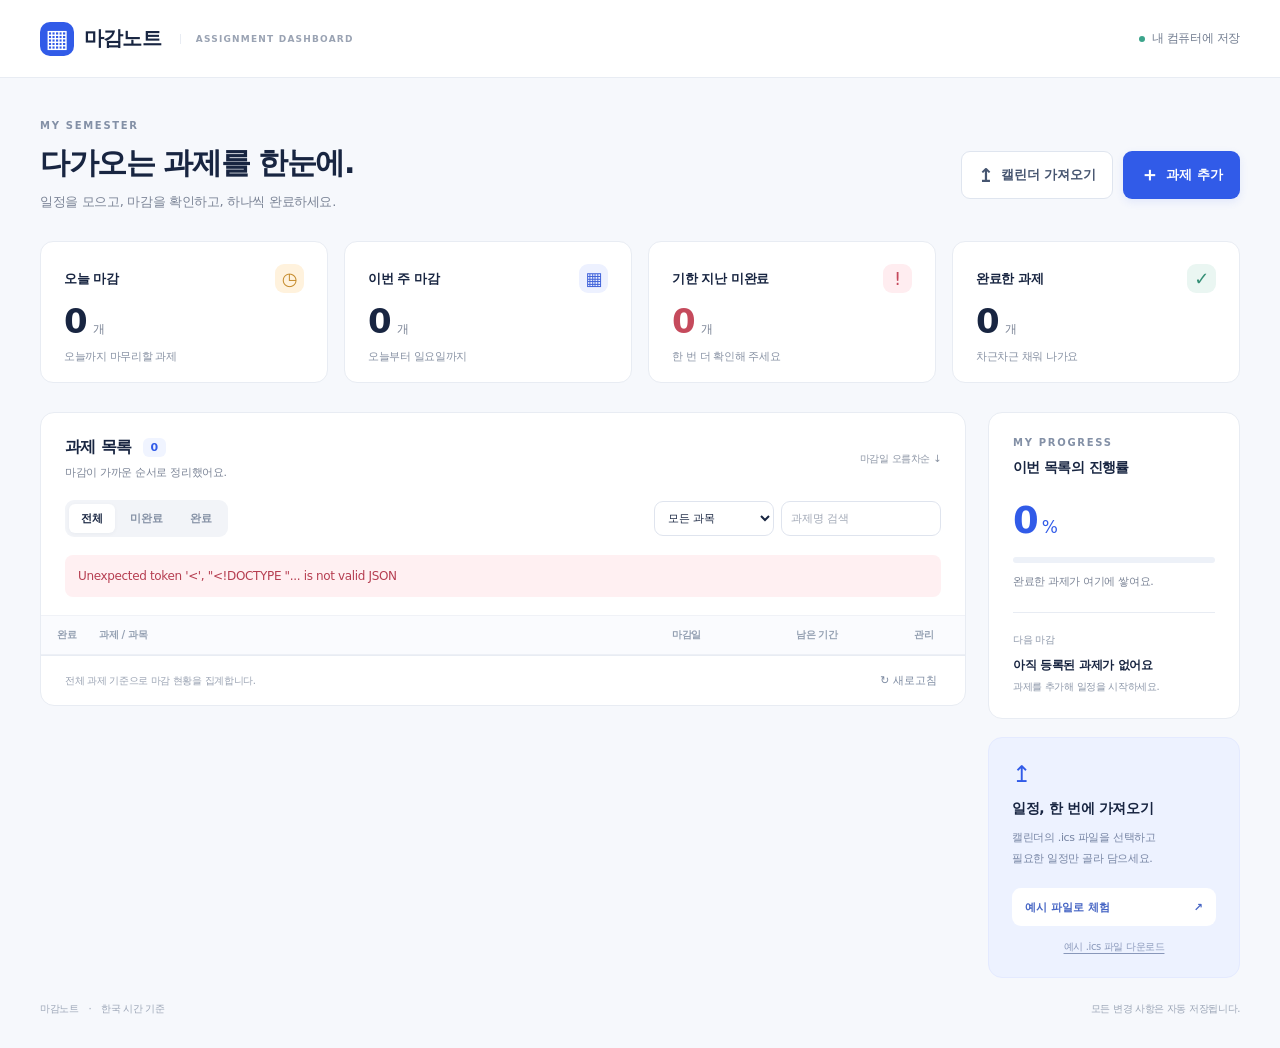
==== static/index.html @ 28279d65 "Add assignment dashboard application" ====
<!doctype html>
<html lang="ko">
<head>
  <meta charset="utf-8"><meta name="viewport" content="width=device-width, initial-scale=1">
  <title>마감노트 · 과제 마감 대시보드</title>
  <link rel="icon" href="/static/favicon.svg" type="image/svg+xml">
  <link rel="stylesheet" href="/static/style.css"><script src="/static/app.js" defer></script>
</head>
<body>
  <header class="topbar"><div class="topbar-inner">
    <a class="brand" href="/" aria-label="마감노트 홈"><span class="brand-icon">▦</span>마감노트<span class="brand-caption">ASSIGNMENT DASHBOARD</span></a>
    <span class="local-indicator"><span></span> 내 컴퓨터에 저장</span>
  </div></header>
  <main>
    <section class="hero">
      <div><p class="eyebrow" id="today-label">MY SEMESTER</p><h1>다가오는 과제를 한눈에.</h1><p class="hero-description">일정을 모으고, 마감을 확인하고, 하나씩 완료하세요.</p></div>
      <div class="hero-actions"><button id="open-import" class="button secondary"><span aria-hidden="true">↥</span> 캘린더 가져오기</button><button id="open-create" class="button primary"><span aria-hidden="true">＋</span> 과제 추가</button></div>
    </section>
    <section class="stats" aria-label="전체 과제 현황">
      <article class="stat today"><div class="stat-label">오늘 마감 <span aria-hidden="true">◷</span></div><div><strong id="stat-today">0</strong><span class="unit">개</span></div><p>오늘까지 마무리할 과제</p></article>
      <article class="stat week"><div class="stat-label">이번 주 마감 <span aria-hidden="true">▦</span></div><div><strong id="stat-week">0</strong><span class="unit">개</span></div><p id="week-range">오늘부터 일요일까지</p></article>
      <article class="stat overdue"><div class="stat-label">기한 지난 미완료 <span aria-hidden="true">!</span></div><div><strong id="stat-overdue">0</strong><span class="unit">개</span></div><p>한 번 더 확인해 주세요</p></article>
      <article class="stat completed"><div class="stat-label">완료한 과제 <span aria-hidden="true">✓</span></div><div><strong id="stat-completed">0</strong><span class="unit">개</span></div><p id="completion-summary">차근차근 채워 나가요</p></article>
    </section>
    <div class="dashboard-grid">
      <section class="panel task-panel">
        <div class="panel-heading"><div><h2>과제 목록 <span id="visible-count" class="count">0</span></h2><p>마감이 가까운 순서로 정리했어요.</p></div><span class="sort-label">마감일 오름차순 ↓</span></div>
        <div class="toolbar">
          <div class="tabs" role="group" aria-label="완료 상태 필터"><button data-status="all" aria-pressed="true" class="active">전체</button><button data-status="pending" aria-pressed="false">미완료</button><button data-status="completed" aria-pressed="false">완료</button></div>
          <div class="filter-controls"><select id="subject-filter" aria-label="과목별 필터"><option value="">모든 과목</option></select><input id="search" type="search" placeholder="과제명 검색" aria-label="과제명 검색" maxlength="160"></div>
        </div>
        <div id="load-error" class="inline-error" role="alert" hidden></div>
        <div class="table-scroll" id="table-container"><table class="task-table"><thead><tr><th class="check-column">완료</th><th>과제 / 과목</th><th>마감일</th><th>남은 기간</th><th class="action-column">관리</th></tr></thead><tbody id="task-body"></tbody></table></div>
        <div class="empty-state" id="empty-state" hidden><div class="empty-icon" aria-hidden="true">▤</div><h3 id="empty-title">첫 과제를 등록해 보세요</h3><p id="empty-description">직접 추가하거나 캘린더 파일에서 한 번에 가져올 수 있어요.</p><button id="empty-create" class="button secondary">과제 추가하기</button></div>
        <div class="list-footer"><span id="list-caption">전체 과제 기준으로 마감 현황을 집계합니다.</span><button id="refresh" class="text-button">↻ 새로고침</button></div>
      </section>
      <aside class="sidebar">
        <section class="panel progress-panel"><p class="eyebrow">MY PROGRESS</p><h2>이번 목록의 진행률</h2><div class="progress-number"><strong id="progress-percent">0</strong><span>%</span></div><div class="progress-track" role="progressbar" aria-label="전체 과제 완료율" aria-valuemin="0" aria-valuemax="100" aria-valuenow="0"><div id="progress-bar"></div></div><p id="progress-copy">완료한 과제가 여기에 쌓여요.</p><div class="next-task"><span>다음 마감</span><strong id="next-title">아직 등록된 과제가 없어요</strong><small id="next-date">과제를 추가해 일정을 시작하세요.</small></div></section>
        <section class="import-card"><div class="mini-icon" aria-hidden="true">↥</div><h2>일정, 한 번에 가져오기</h2><p>캘린더의 .ics 파일을 선택하고<br>필요한 일정만 골라 담으세요.</p><button id="try-sample" class="button sample-button">예시 파일로 체험 <span aria-hidden="true">↗</span></button><a href="/sample_assignments.ics" download>예시 .ics 파일 다운로드</a></section>
      </aside>
    </div>
    <footer class="page-footer"><span>마감노트 <span class="footer-dot">·</span> 한국 시간 기준</span><span id="save-status">모든 변경 사항은 자동 저장됩니다.</span></footer>
  </main>

  <dialog id="assignment-dialog" aria-labelledby="assignment-dialog-title">
    <form id="assignment-form">
      <div class="dialog-header"><div><p class="eyebrow">ASSIGNMENT</p><h2 id="assignment-dialog-title">새 과제 추가</h2></div><button type="button" data-close="assignment-dialog" class="close-button" aria-label="과제 창 닫기">×</button></div>
      <div class="form-fields">
        <label>과목명 <input id="field-subject" name="subject" maxlength="80" placeholder="예: 오픈소스SW" required></label>
        <label>과제명 <input id="field-title" name="title" maxlength="160" placeholder="예: 웹앱 개발 보고서" required></label>
        <div class="form-row"><label>마감일 <input id="field-date" name="date" type="date" required></label><label>마감 시각 <span class="optional">선택</span><input id="field-time" name="time" type="time"></label></div>
        <label>과제 링크 <span class="optional">선택</span><input id="field-url" name="url" type="url" maxlength="2000" placeholder="https://..."></label>
        <label>메모 <span class="optional">선택</span><textarea id="field-note" name="note" maxlength="2000" rows="3" placeholder="제출 방법이나 기억할 내용을 적어 두세요."></textarea></label>
        <p id="form-error" class="inline-error" role="alert" hidden></p>
      </div>
      <div class="dialog-footer"><button type="button" class="button secondary" data-close="assignment-dialog">취소</button><button type="submit" id="save-assignment" class="button primary">과제 추가</button></div>
    </form>
  </dialog>

  <dialog id="import-dialog" class="wide-dialog" aria-labelledby="import-dialog-title">
    <div class="dialog-header"><div><p class="eyebrow">IMPORT CALENDAR</p><h2 id="import-dialog-title">캘린더 가져오기</h2></div><button data-close="import-dialog" class="close-button" aria-label="가져오기 창 닫기">×</button></div>
    <div class="import-body"><p class="dialog-description">가져올 일정을 선택하고 과목명을 확인해 주세요.</p><label class="file-zone">캘린더 파일 선택 <span>.ics · 최대 2MB</span><input id="ics-file" type="file" accept=".ics,text/calendar"></label>
      <p id="import-filename" class="muted"></p><div id="import-error" class="inline-error" role="alert" hidden></div><details id="import-warnings" hidden><summary>가져오기 안내</summary><ul></ul></details>
      <div id="preview-container" hidden><div class="preview-top"><label><input id="select-all" type="checkbox" checked> 가져올 수 있는 일정 전체 선택</label><span id="selection-count"></span></div><div id="preview-list"></div></div>
      <p id="import-hint" class="import-hint">파일을 선택하면 제목과 날짜가 여기에 표시됩니다.</p>
    </div><div class="dialog-footer"><button data-close="import-dialog" class="button secondary">취소</button><button id="confirm-import" class="button primary" disabled>선택한 일정 가져오기</button></div>
  </dialog>

  <dialog id="delete-dialog" class="small-dialog" aria-labelledby="delete-title"><div class="dialog-header"><h2 id="delete-title">과제를 삭제할까요?</h2></div><p id="delete-name"></p><div class="dialog-footer"><button data-close="delete-dialog" class="button secondary">취소</button><button id="confirm-delete" class="button danger">삭제</button></div></dialog>
  <div id="toast" class="toast" role="status" aria-live="polite" hidden></div>
</body>
</html>
---- static/style.css ----
:root{--ink:#182541;--muted:#7b8496;--blue:#315be8;--line:#e8ecf3;--bg:#f6f8fc;--red:#c54a5c;--font:"맑은 고딕","Malgun Gothic",system-ui,sans-serif}
*{box-sizing:border-box}body{margin:0;background:var(--bg);color:var(--ink);font-family:var(--font);font-size:14px;letter-spacing:-.35px}button,input,select,textarea{font:inherit}button,a,input,select,textarea{-webkit-tap-highlight-color:transparent}button,a{touch-action:manipulation}button{cursor:pointer}a{color:var(--blue);text-decoration:none}button:disabled{opacity:.5;cursor:not-allowed}button:focus-visible,a:focus-visible{outline:3px solid #adc2ff;outline-offset:3px}input,textarea,select{border:1px solid #dfe4ee;border-radius:9px;background:#fff;color:var(--ink);padding:11px 12px;outline:none}input:focus,textarea:focus,select:focus{border-color:var(--blue);box-shadow:0 0 0 3px #315be810}input::placeholder,textarea::placeholder{color:#a1a8b6}input[type=checkbox]{accent-color:var(--blue);width:17px;height:17px;cursor:pointer;flex-shrink:0}input[type=checkbox]:disabled{cursor:default}h1,h2,h3,p{margin:0}[hidden]{display:none!important}
.topbar{height:78px;background:#fff;border-bottom:1px solid var(--line)}.topbar-inner{max-width:1320px;margin:auto;padding:0 40px;display:flex;align-items:center;justify-content:space-between;height:100%}.brand{display:flex;align-items:center;gap:10px;font-size:20px;font-weight:800;color:var(--ink);letter-spacing:-.8px}.brand-icon{width:34px;height:34px;display:grid;place-items:center;background:var(--blue);color:white;border-radius:10px;font-size:25px;font-weight:500}.brand-caption{font-size:9px;letter-spacing:1.2px;color:#9aa3b3;border-left:1px solid var(--line);padding-left:15px;margin-left:9px;font-weight:600}.local-indicator{display:flex;align-items:center;gap:7px;color:#737e91;font-size:12px}.local-indicator>span{width:6px;height:6px;border-radius:50%;background:#3ba48b}
main{max-width:1320px;margin:auto;padding:42px 40px 24px}.hero{display:flex;align-items:center;justify-content:space-between;gap:20px;margin-bottom:30px}.eyebrow{font-size:10px;font-weight:800;letter-spacing:1.7px;color:#8390a6;margin-bottom:11px}.hero h1{font-size:30px;letter-spacing:-1.4px;font-weight:800;line-height:1.4}.hero-description{color:var(--muted);margin-top:9px;font-size:13px}.hero-actions{display:flex;gap:10px;margin-top:18px}.button{border:1px solid transparent;border-radius:9px;min-height:43px;padding:10px 16px;display:inline-flex;align-items:center;justify-content:center;gap:7px;font-weight:700;font-size:13px;white-space:nowrap;transition:background .15s,transform .15s}.button:hover{transform:translateY(-1px)}.primary{background:var(--blue);color:white;box-shadow:0 3px 8px #315be81a}.primary:hover{background:#264ed2}.secondary{background:#fff;border-color:#dfe5ef;color:#465570}.secondary:hover{background:#f4f7fc}.danger{background:#c6475a;color:white}.hero-actions .button>span{font-size:19px}
.stats{display:grid;grid-template-columns:repeat(4,1fr);gap:16px;margin-bottom:29px}.stat{padding:22px 23px 18px;background:white;border:1px solid var(--line);border-radius:13px}.stat-label{font-size:13px;font-weight:700;display:flex;align-items:center;justify-content:space-between;margin-bottom:8px}.stat-label>span{display:grid;place-items:center;width:29px;height:29px;border-radius:9px;font-size:18px;font-weight:400}.stat strong{font-size:34px;font-weight:800;letter-spacing:-1px}.stat .unit{font-size:12px;color:var(--muted);margin-left:6px}.stat p{font-size:11px;color:#8791a3;margin-top:8px}.stat.today .stat-label>span{background:#fff2dd;color:#c58b2c}.stat.week .stat-label>span{background:#edf1ff;color:#4264da}.stat.overdue .stat-label>span{background:#ffedf0;color:var(--red)}.stat.completed .stat-label>span{background:#eaf6f2;color:#348e75}.stat.overdue strong{color:var(--red)}
.dashboard-grid{display:grid;grid-template-columns:minmax(0,1fr) 252px;gap:22px;align-items:start}.panel{background:#fff;border:1px solid var(--line);border-radius:14px;overflow:hidden}.panel-heading{padding:24px 24px 20px;display:flex;align-items:center;justify-content:space-between;gap:12px}.panel h2{font-size:16px;font-weight:800;letter-spacing:-.6px}.panel-heading p{font-size:11px;color:var(--muted);margin-top:7px}.count{display:inline-flex;align-items:center;justify-content:center;min-width:23px;border-radius:6px;padding:3px 6px;margin-left:6px;background:#f0f4ff;color:var(--blue);font-size:11px;vertical-align:middle}.sort-label{font-size:10px;color:#8b94a4;white-space:nowrap}.toolbar{margin:0 24px 18px;display:flex;justify-content:space-between;gap:12px;align-items:center;flex-wrap:wrap}.tabs{display:flex;gap:3px;padding:4px;border-radius:9px;background:#f2f4f8}.tabs button{border:none;color:#8490a4;background:transparent;padding:7px 12px;border-radius:6px;font-size:11px;font-weight:700}.tabs button.active{background:#fff;box-shadow:0 1px 4px #1726420b;color:var(--ink)}.filter-controls{display:flex;gap:7px;min-width:0}.filter-controls select{width:120px;font-size:11px;padding:9px}.filter-controls input{width:160px;font-size:11px;padding:9px}.table-scroll{overflow-x:auto}.task-table{width:100%;border-collapse:collapse;text-align:left;table-layout:fixed}.task-table th{padding:12px 10px;font-size:10px;font-weight:600;color:#94a0b2;background:#fafbfe;border-top:1px solid #f0f2f7;border-bottom:1px solid #edf0f6}.task-table th:nth-child(2){width:auto}.task-table th:nth-child(3){width:124px}.task-table th:nth-child(4){width:97px}.task-table .check-column{width:48px;text-align:center;padding-left:14px}.task-table .action-column{width:82px;text-align:center}.task-table td{padding:17px 10px;border-bottom:1px solid #f0f2f7;vertical-align:middle}.task-table td:first-child{padding-left:15px;text-align:center}.task-table tbody tr:last-child td{border-bottom:0}.task-table tbody tr:hover{background:#fafbff}.task-title{display:block;font-size:13px;font-weight:700;line-height:1.6;overflow-wrap:anywhere}.task-subject{font-size:10px;color:#758198;margin-bottom:3px;display:inline-block}.task-note{font-size:10px;color:#8d96a8;white-space:nowrap;overflow:hidden;text-overflow:ellipsis;max-width:100%;display:block;margin-top:3px}.row-completed .task-title{color:#919aab;text-decoration:line-through}.task-date{font-size:11px;white-space:nowrap;font-weight:600;color:#566279}.task-time{display:block;font-size:10px;color:#99a2b2;margin-top:4px}.badge{display:inline-block;white-space:nowrap;font-size:10px;font-weight:700;padding:5px 8px;border-radius:6px}.badge.upcoming{background:#edf2ff;color:#4564c6}.badge.today{background:#fff2dd;color:#b98024}.badge.overdue{background:#fff0f2;color:#c25c69}.badge.completed{background:#edf6f2;color:#448d74}.row-actions{display:flex;justify-content:center;gap:6px}.icon-button{width:25px;height:28px;border:0;background:transparent;border-radius:6px;color:#8490a5;padding:5px}.icon-button:hover{background:#eaf0ff;color:var(--blue)}.icon-button.delete:hover{background:#ffedf1;color:var(--red)}.icon-button svg{width:15px;height:15px;fill:none;stroke:currentColor;stroke-width:1.7}.list-footer{border-top:1px solid var(--line);padding:13px 24px;display:flex;justify-content:space-between;align-items:center;gap:10px;font-size:10px;color:#99a2b2}.text-button{border:0;background:none;color:#7b89a0;font-size:11px;padding:4px}.empty-state{text-align:center;padding:42px 15px 46px}.empty-icon{width:52px;height:52px;display:grid;place-items:center;background:#f1f5ff;color:#8c9ed8;border-radius:16px;margin:0 auto 16px;font-size:28px}.empty-state h3{font-size:15px}.empty-state p{font-size:12px;color:var(--muted);margin:9px 0 19px;line-height:1.8}
.sidebar{display:flex;flex-direction:column;gap:18px}.progress-panel{padding:24px}.progress-panel h2{font-size:14px}.progress-number{margin:22px 0 15px;color:var(--blue)}.progress-number strong{font-size:37px;letter-spacing:-1px}.progress-number>span{font-size:17px;margin-left:4px}.progress-track{height:6px;border-radius:10px;background:#edf1f8;overflow:hidden}.progress-track>div{height:100%;width:0;background:var(--blue);border-radius:10px;transition:width .3s}.progress-panel>p:not(.eyebrow){font-size:11px;color:var(--muted);margin-top:11px}.next-task{margin-top:23px;padding-top:20px;border-top:1px solid var(--line)}.next-task>span{display:block;font-size:10px;color:#8b96a8;margin-bottom:8px}.next-task strong{display:block;font-size:12px;line-height:1.7;overflow-wrap:anywhere}.next-task small{display:block;font-size:10px;color:#8b96a8;margin-top:5px}.import-card{background:#edf2ff;border:1px solid #e4eaff;border-radius:14px;padding:23px}.mini-icon{font-size:23px;color:var(--blue);margin-bottom:13px}.import-card h2{font-size:14px;font-weight:800}.import-card p{font-size:11px;color:#7785a4;line-height:1.9;margin:10px 0 18px}.sample-button{width:100%;background:white;color:#4665c4;font-size:11px;min-height:38px;justify-content:space-between;padding:10px 12px}.import-card a{display:block;text-align:center;font-size:10px;color:#8998ba;margin-top:14px;text-decoration:underline;text-underline-offset:3px}.page-footer{display:flex;justify-content:space-between;padding:24px 0 8px;font-size:10px;color:#9ba5b6;gap:15px}.footer-dot{margin:0 7px}
dialog{padding:0;border:1px solid #e3e8f1;border-radius:17px;box-shadow:0 22px 90px #1123442b;color:var(--ink);width:min(480px,calc(100vw - 28px));max-height:90vh;overflow:auto;background:white}dialog::backdrop{background:#14264360;backdrop-filter:blur(3px)}.dialog-header{padding:25px 26px 16px;display:flex;justify-content:space-between;align-items:flex-start;gap:16px}.dialog-header h2{font-size:20px;letter-spacing:-.8px}.dialog-header .eyebrow{margin-bottom:8px;font-size:9px}.close-button{background:#f4f6fa;border:0;color:#7e89a0;border-radius:50%;width:30px;height:30px;font-size:23px;line-height:1}.form-fields{padding:4px 26px 8px;display:grid;gap:16px}.form-fields label{display:block;font-size:12px;font-weight:700}.form-fields input,.form-fields textarea{width:100%;display:block;margin-top:7px;font-weight:400;font-size:13px}.optional{font-weight:400;color:#9aa4b6;font-size:10px;margin-left:4px}.form-row{display:grid;grid-template-columns:1.1fr 1fr;gap:14px}.dialog-footer{padding:19px 26px 23px;display:flex;justify-content:flex-end;gap:8px}.inline-error{color:#b63e51;background:#fff0f2;padding:11px 13px;border-radius:8px;font-size:12px;line-height:1.7}.task-panel>.inline-error{margin:0 24px 18px}.wide-dialog{width:min(760px,calc(100vw - 28px))}.import-body{padding:0 26px}.dialog-description{color:var(--muted);font-size:12px;margin-bottom:17px}.file-zone{display:block;padding:19px;background:#f7f9ff;border:1px dashed #c7d4ed;border-radius:10px;font-size:12px;font-weight:700}.file-zone>span{font-size:10px;font-weight:400;color:var(--muted);margin-left:8px}.file-zone input{display:block;margin-top:13px;padding:8px;width:100%;font-size:12px}.muted{color:var(--muted);font-size:11px;margin:12px 0}.preview-top{display:flex;align-items:center;justify-content:space-between;gap:8px;margin:20px 0 10px;font-size:11px}.preview-top label{display:flex;align-items:center;gap:5px}.preview-top>span{color:var(--blue);font-weight:700}.preview-row{display:grid;grid-template-columns:22px minmax(0,1fr) 130px;gap:12px;align-items:center;border-top:1px solid var(--line);padding:14px 0}.preview-title{font-size:12px;font-weight:700;overflow-wrap:anywhere}.preview-date{font-size:11px;color:var(--muted);margin-top:5px}.preview-row input[type=text]{width:100%;font-size:12px;padding:9px}.preview-row.is-existing{opacity:.5}.preview-row .badge{margin-left:8px}.import-hint{text-align:center;color:#99a3b4;padding:25px 0;font-size:12px}#import-warnings{margin-top:13px;color:#916c2b;font-size:11px;line-height:1.7}#import-warnings summary{cursor:pointer}#import-warnings ul{padding-left:20px;max-height:100px;overflow:auto}.small-dialog{max-width:400px}.small-dialog>p{padding:0 26px;font-size:13px;line-height:1.8;overflow-wrap:anywhere}.toast{position:fixed;bottom:30px;left:50%;transform:translateX(-50%);z-index:100;background:#21344f;color:#fff;padding:13px 22px;border-radius:10px;box-shadow:0 8px 35px #14264330;font-size:13px;max-width:90vw;text-align:center}
@media(min-width:1500px){main{padding-top:50px}.hero{margin-bottom:36px}.stats{margin-bottom:32px}.stat{padding-top:24px;padding-bottom:22px}.task-table td{padding-top:20px;padding-bottom:20px}}
@media(max-width:1100px){.dashboard-grid{grid-template-columns:minmax(0,1fr) 220px;gap:16px}.progress-panel,.import-card{padding:20px}.toolbar{align-items:stretch;gap:12px}.filter-controls{flex:1}.filter-controls input{flex:1;min-width:0}.task-table th:nth-child(3){width:102px}.task-table th:nth-child(4){width:84px}.task-table .action-column{width:68px}.panel-heading,.toolbar{margin-left:0;margin-right:0}.toolbar{padding:0 18px}.panel-heading{padding:20px 18px}.task-table td,.task-table th{padding-left:7px;padding-right:7px}.stat{padding:18px}.hero h1{font-size:27px}.hero-actions{flex-direction:column;margin-top:0}.hero-actions .button{min-height:38px}}
@media(max-width:850px){main{padding:28px 22px}.topbar-inner{padding:0 22px}.dashboard-grid{grid-template-columns:1fr}.sidebar{display:grid;grid-template-columns:1fr 1fr}.progress-number{margin:12px 0}.next-task{margin-top:15px;padding-top:14px}.stats{gap:10px}.stat{padding:15px}.stat-label{font-size:11px}.stat p{font-size:10px}.stat strong{font-size:28px}.brand-caption{display:none}.table-scroll{min-height:0}}
@media(max-width:540px){.topbar{height:64px}.local-indicator{font-size:10px}.brand{font-size:18px}.brand-icon{width:30px;height:30px}.hero{display:block;margin-bottom:22px}.hero h1{font-size:25px}.hero-description{font-size:11px}.hero-actions{flex-direction:row;margin-top:20px}.hero-actions .button{flex:1;font-size:11px;padding:10px}.stats{grid-template-columns:1fr 1fr;margin-bottom:20px}.stat{padding:16px}.stat-label{font-size:12px}.stat strong{font-size:30px}.sidebar{grid-template-columns:1fr}.import-card p br{display:none}.filter-controls{width:100%;flex-basis:100%}.sort-label{display:none}.task-table{min-width:550px}.list-footer{padding:12px 16px}.list-footer>span{max-width:75%;line-height:1.7}.page-footer{display:block;line-height:2}.page-footer>span{display:block}.dialog-header,.dialog-footer{padding-left:20px;padding-right:20px}.form-fields,.import-body{padding-left:20px;padding-right:20px}.preview-row{grid-template-columns:20px minmax(0,1fr);gap:8px}.preview-row input[type=text]{grid-column:2}.preview-top{font-size:10px}}
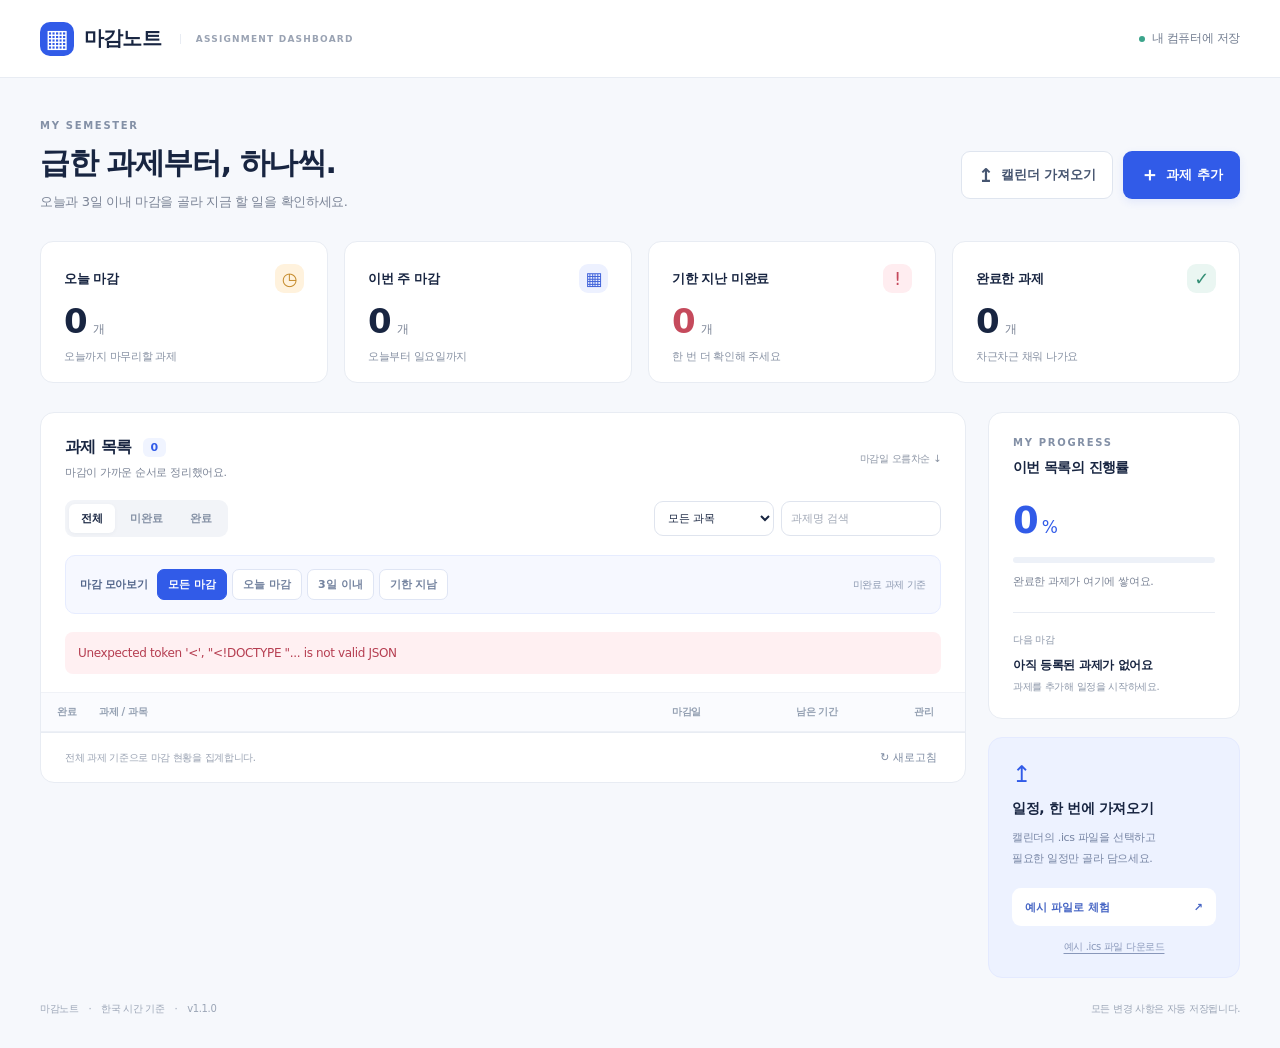
==== commit bbaab510: "Add deadline filters for today and the next three days" ====
--- a/static/index.html
+++ b/static/index.html
@@ -13,7 +13,7 @@
   </div></header>
   <main>
     <section class="hero">
-      <div><p class="eyebrow" id="today-label">MY SEMESTER</p><h1>다가오는 과제를 한눈에.</h1><p class="hero-description">일정을 모으고, 마감을 확인하고, 하나씩 완료하세요.</p></div>
+      <div><p class="eyebrow" id="today-label">MY SEMESTER</p><h1>급한 과제부터, 하나씩.</h1><p class="hero-description">오늘과 3일 이내 마감을 골라 지금 할 일을 확인하세요.</p></div>
       <div class="hero-actions"><button id="open-import" class="button secondary"><span aria-hidden="true">↥</span> 캘린더 가져오기</button><button id="open-create" class="button primary"><span aria-hidden="true">＋</span> 과제 추가</button></div>
     </section>
     <section class="stats" aria-label="전체 과제 현황">
@@ -29,6 +29,7 @@
           <div class="tabs" role="group" aria-label="완료 상태 필터"><button data-status="all" aria-pressed="true" class="active">전체</button><button data-status="pending" aria-pressed="false">미완료</button><button data-status="completed" aria-pressed="false">완료</button></div>
           <div class="filter-controls"><select id="subject-filter" aria-label="과목별 필터"><option value="">모든 과목</option></select><input id="search" type="search" placeholder="과제명 검색" aria-label="과제명 검색" maxlength="160"></div>
         </div>
+        <div class="deadline-toolbar"><span class="deadline-label">마감 모아보기</span><div class="deadline-filters" role="group" aria-label="마감 기간 필터"><button data-deadline="all" aria-pressed="true" class="active">모든 마감</button><button data-deadline="today" aria-pressed="false">오늘 마감</button><button data-deadline="next3" aria-pressed="false">3일 이내</button><button data-deadline="overdue" aria-pressed="false">기한 지남</button></div><small>미완료 과제 기준</small></div>
         <div id="load-error" class="inline-error" role="alert" hidden></div>
         <div class="table-scroll" id="table-container"><table class="task-table"><thead><tr><th class="check-column">완료</th><th>과제 / 과목</th><th>마감일</th><th>남은 기간</th><th class="action-column">관리</th></tr></thead><tbody id="task-body"></tbody></table></div>
         <div class="empty-state" id="empty-state" hidden><div class="empty-icon" aria-hidden="true">▤</div><h3 id="empty-title">첫 과제를 등록해 보세요</h3><p id="empty-description">직접 추가하거나 캘린더 파일에서 한 번에 가져올 수 있어요.</p><button id="empty-create" class="button secondary">과제 추가하기</button></div>
@@ -39,7 +40,7 @@
         <section class="import-card"><div class="mini-icon" aria-hidden="true">↥</div><h2>일정, 한 번에 가져오기</h2><p>캘린더의 .ics 파일을 선택하고<br>필요한 일정만 골라 담으세요.</p><button id="try-sample" class="button sample-button">예시 파일로 체험 <span aria-hidden="true">↗</span></button><a href="/sample_assignments.ics" download>예시 .ics 파일 다운로드</a></section>
       </aside>
     </div>
-    <footer class="page-footer"><span>마감노트 <span class="footer-dot">·</span> 한국 시간 기준</span><span id="save-status">모든 변경 사항은 자동 저장됩니다.</span></footer>
+    <footer class="page-footer"><span>마감노트 <span class="footer-dot">·</span> 한국 시간 기준 <span class="footer-dot">·</span> v1.1.0</span><span id="save-status">모든 변경 사항은 자동 저장됩니다.</span></footer>
   </main>
 
   <dialog id="assignment-dialog" aria-labelledby="assignment-dialog-title">
--- a/static/style.css
+++ b/static/style.css
@@ -1,4 +1,5 @@
 :root{--ink:#182541;--muted:#7b8496;--blue:#315be8;--line:#e8ecf3;--bg:#f6f8fc;--red:#c54a5c;--font:"맑은 고딕","Malgun Gothic",system-ui,sans-serif}
+.deadline-toolbar{display:flex;gap:10px;align-items:center;flex-wrap:wrap;margin:0 24px 18px;padding:13px 14px;background:#f6f8ff;border:1px solid #e6ecff;border-radius:10px}.deadline-label{font-size:11px;font-weight:700;color:#53668b}.deadline-filters{display:flex;gap:5px;flex-wrap:wrap}.deadline-filters button{border:1px solid #dfe5f4;background:#fff;color:#74839f;border-radius:7px;padding:7px 10px;font-size:11px;font-weight:700}.deadline-filters button.active{background:#315be8;color:#fff;border-color:#315be8}.deadline-toolbar small{color:#8a97af;font-size:10px;margin-left:auto}
 *{box-sizing:border-box}body{margin:0;background:var(--bg);color:var(--ink);font-family:var(--font);font-size:14px;letter-spacing:-.35px}button,input,select,textarea{font:inherit}button,a,input,select,textarea{-webkit-tap-highlight-color:transparent}button,a{touch-action:manipulation}button{cursor:pointer}a{color:var(--blue);text-decoration:none}button:disabled{opacity:.5;cursor:not-allowed}button:focus-visible,a:focus-visible{outline:3px solid #adc2ff;outline-offset:3px}input,textarea,select{border:1px solid #dfe4ee;border-radius:9px;background:#fff;color:var(--ink);padding:11px 12px;outline:none}input:focus,textarea:focus,select:focus{border-color:var(--blue);box-shadow:0 0 0 3px #315be810}input::placeholder,textarea::placeholder{color:#a1a8b6}input[type=checkbox]{accent-color:var(--blue);width:17px;height:17px;cursor:pointer;flex-shrink:0}input[type=checkbox]:disabled{cursor:default}h1,h2,h3,p{margin:0}[hidden]{display:none!important}
 .topbar{height:78px;background:#fff;border-bottom:1px solid var(--line)}.topbar-inner{max-width:1320px;margin:auto;padding:0 40px;display:flex;align-items:center;justify-content:space-between;height:100%}.brand{display:flex;align-items:center;gap:10px;font-size:20px;font-weight:800;color:var(--ink);letter-spacing:-.8px}.brand-icon{width:34px;height:34px;display:grid;place-items:center;background:var(--blue);color:white;border-radius:10px;font-size:25px;font-weight:500}.brand-caption{font-size:9px;letter-spacing:1.2px;color:#9aa3b3;border-left:1px solid var(--line);padding-left:15px;margin-left:9px;font-weight:600}.local-indicator{display:flex;align-items:center;gap:7px;color:#737e91;font-size:12px}.local-indicator>span{width:6px;height:6px;border-radius:50%;background:#3ba48b}
 main{max-width:1320px;margin:auto;padding:42px 40px 24px}.hero{display:flex;align-items:center;justify-content:space-between;gap:20px;margin-bottom:30px}.eyebrow{font-size:10px;font-weight:800;letter-spacing:1.7px;color:#8390a6;margin-bottom:11px}.hero h1{font-size:30px;letter-spacing:-1.4px;font-weight:800;line-height:1.4}.hero-description{color:var(--muted);margin-top:9px;font-size:13px}.hero-actions{display:flex;gap:10px;margin-top:18px}.button{border:1px solid transparent;border-radius:9px;min-height:43px;padding:10px 16px;display:inline-flex;align-items:center;justify-content:center;gap:7px;font-weight:700;font-size:13px;white-space:nowrap;transition:background .15s,transform .15s}.button:hover{transform:translateY(-1px)}.primary{background:var(--blue);color:white;box-shadow:0 3px 8px #315be81a}.primary:hover{background:#264ed2}.secondary{background:#fff;border-color:#dfe5ef;color:#465570}.secondary:hover{background:#f4f7fc}.danger{background:#c6475a;color:white}.hero-actions .button>span{font-size:19px}
